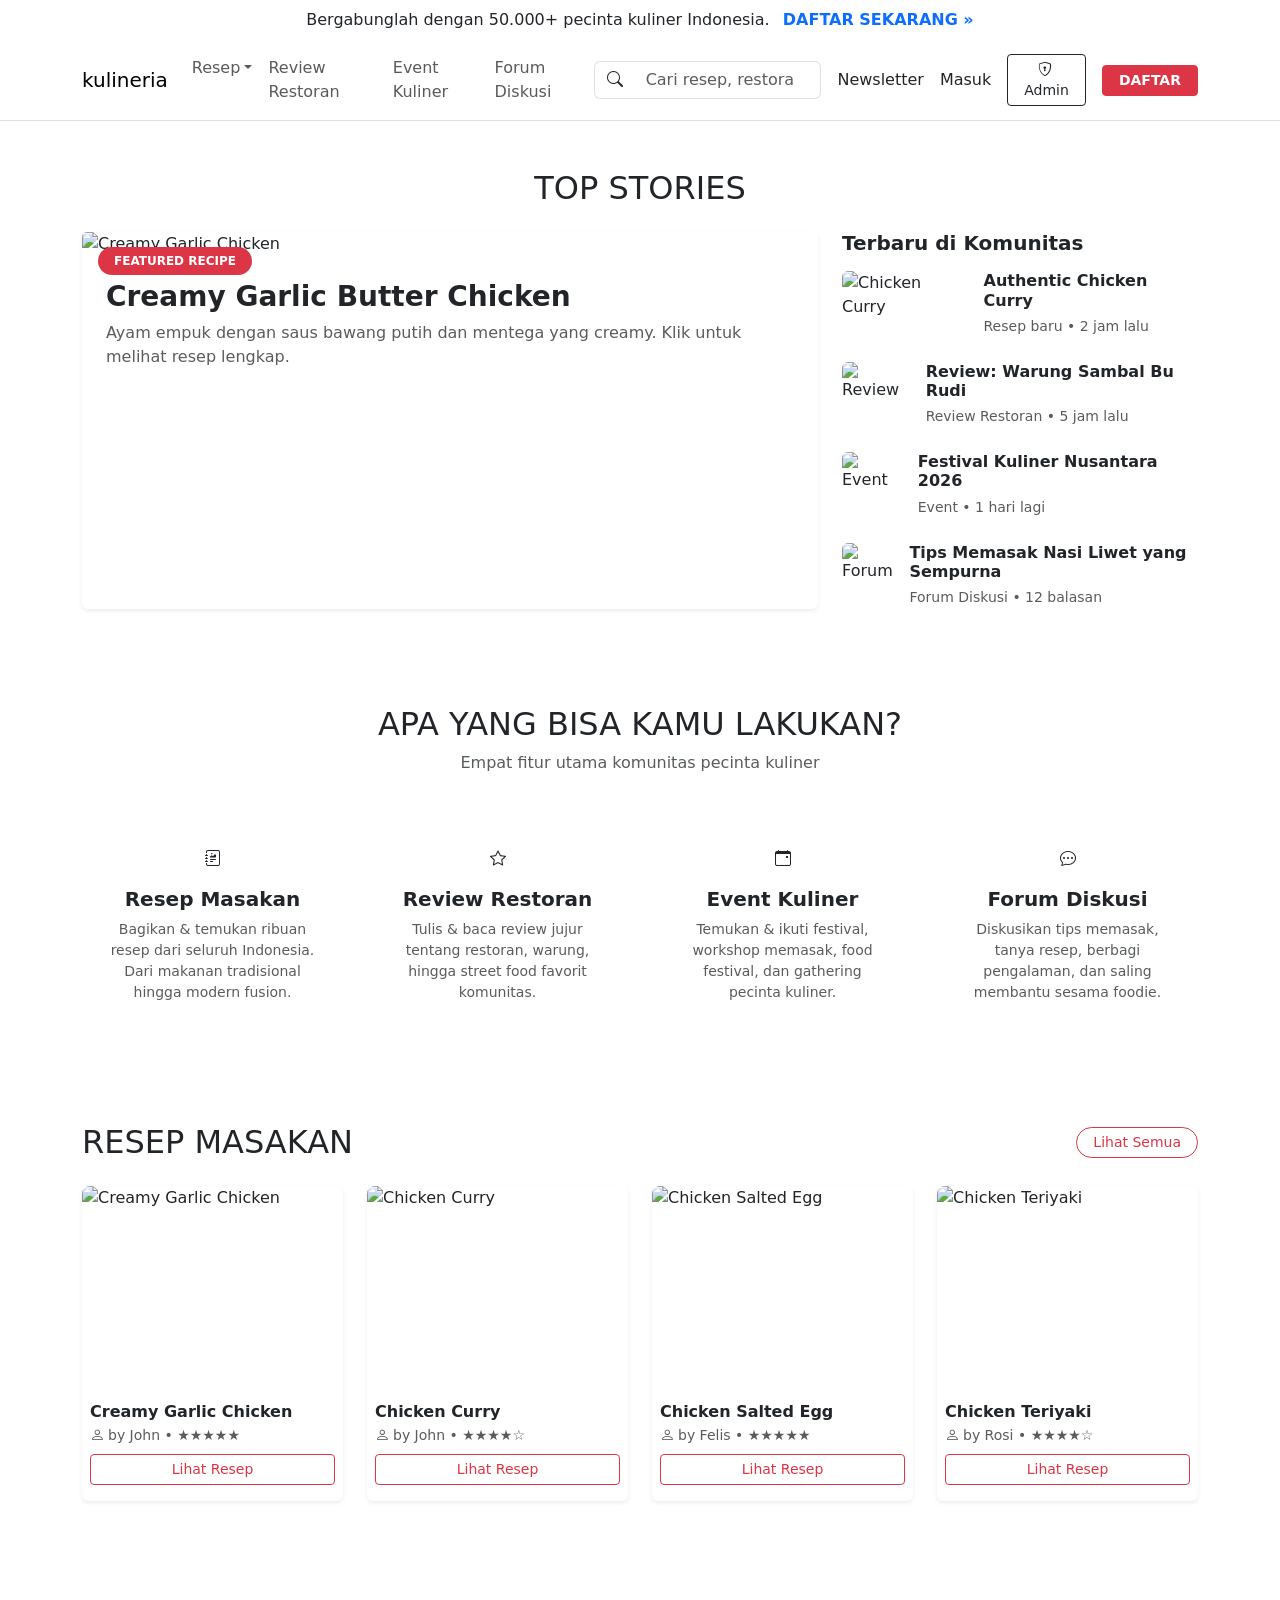
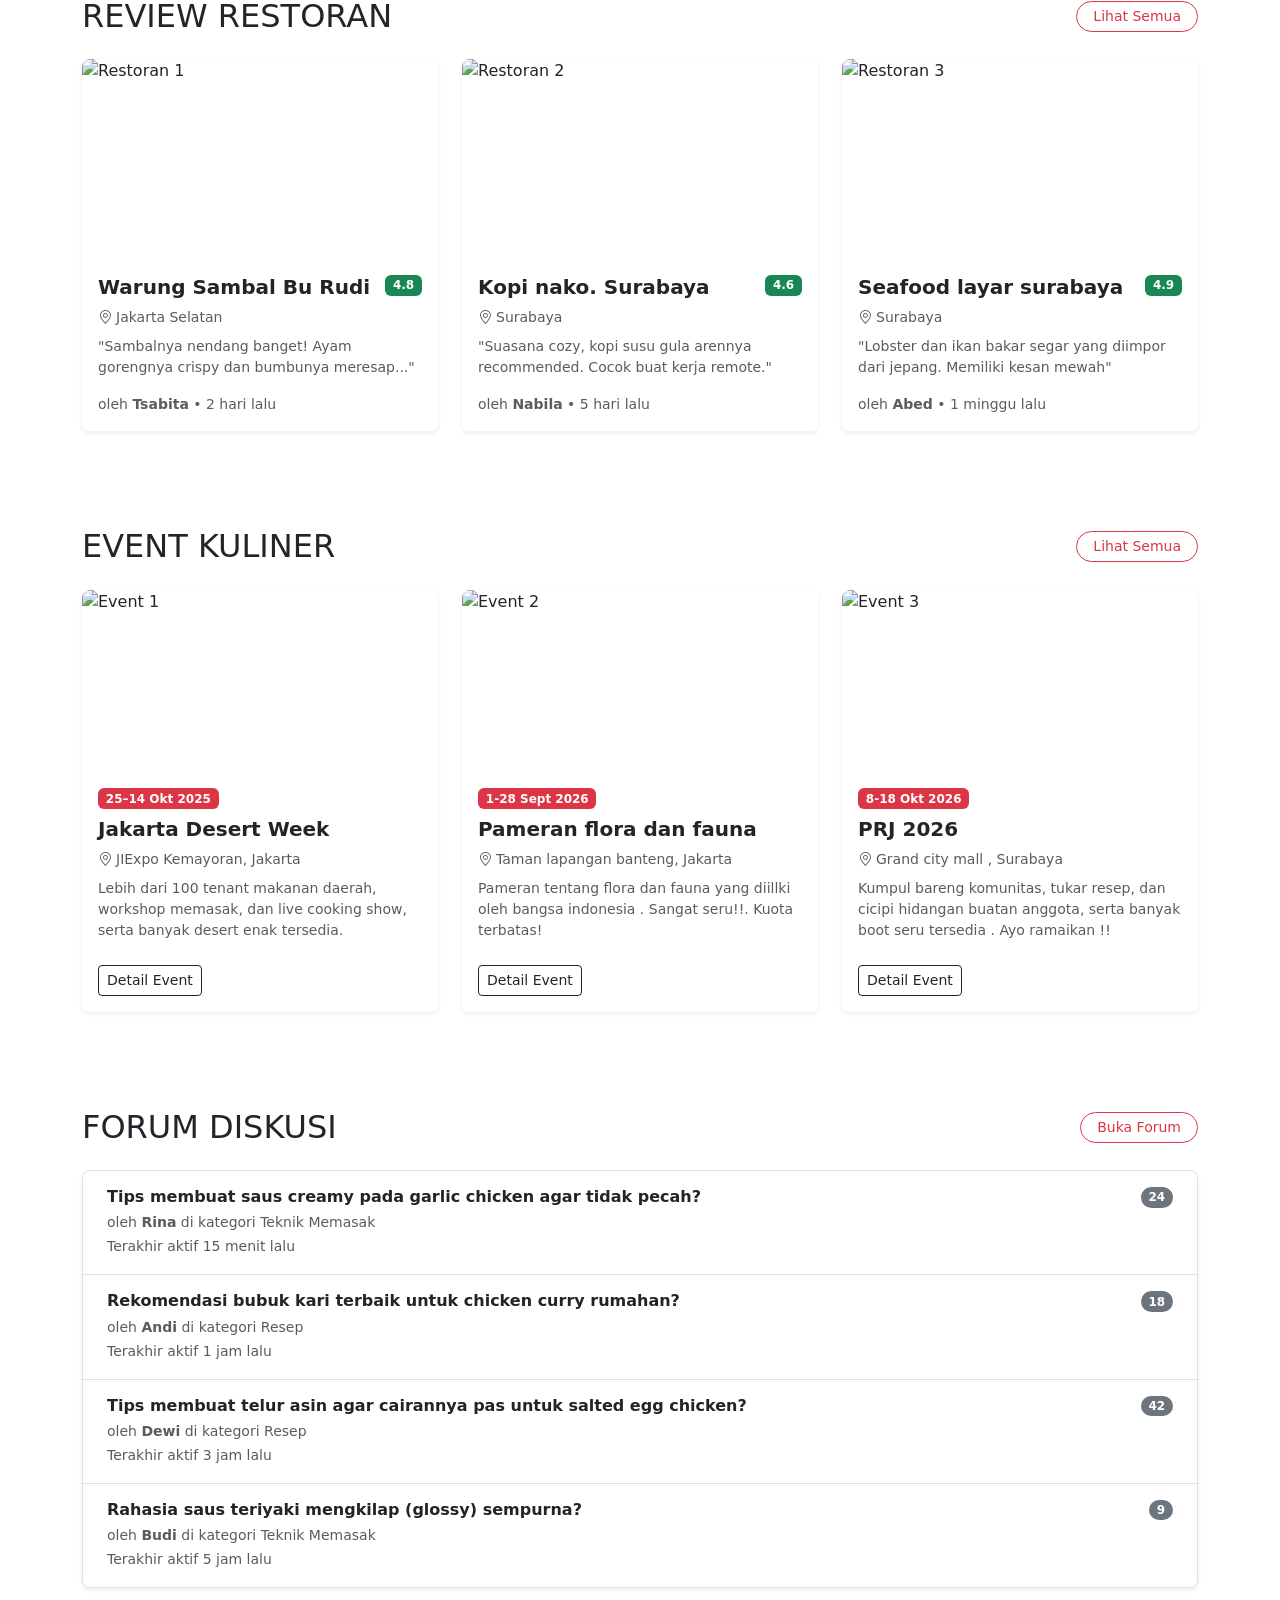
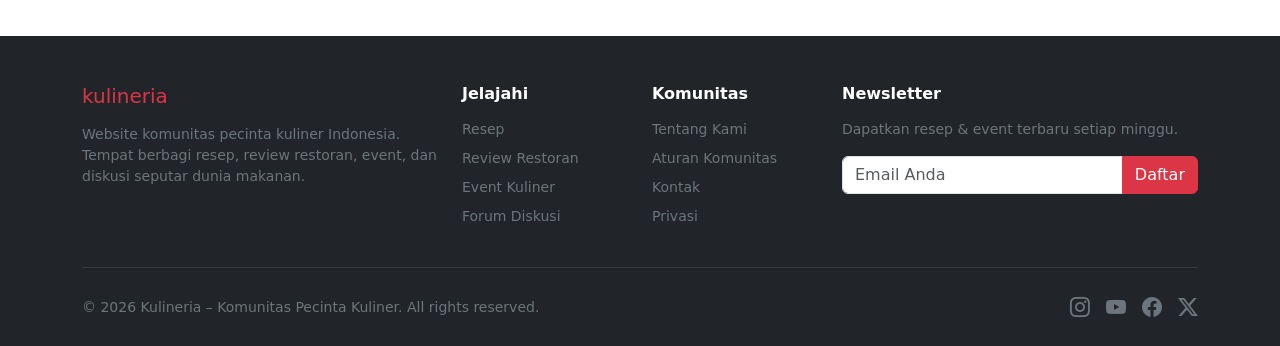
==== index.html @ b3110552 "Add files via upload" ====
<!DOCTYPE html>
<html lang="id">
<head>
  <meta charset="UTF-8">
  <meta name="viewport" content="width=device-width, initial-scale=1.0">
  <title>Kulineria – Komunitas Pecinta Kuliner</title>
  <link href="https://cdn.jsdelivr.net/npm/bootstrap@5.3.3/dist/css/bootstrap.min.css" rel="stylesheet">
  <link href="https://cdn.jsdelivr.net/npm/bootstrap-icons@1.11.3/font/bootstrap-icons.min.css" rel="stylesheet">
  <link href="https://fonts.googleapis.com/css2?family=Playfair+Display:wght@500;700&family=Inter:wght@400;500;600&display=swap" rel="stylesheet">
  <link rel="stylesheet" href="style.css">
  <style>
    
/* Menyamakan ukuran gambar semua kartu resep */
#resep .recipe-card img {
  width: 100%;
  height: 200px;
  object-fit: cover;
  display: block;
}

/* Menyamakan tinggi kartu dan susunan kontennya */
#resep .recipe-card {
  height: 100%;
  display: flex;
  flex-direction: column;
}

/* Membuat isi kartu mengisi ruang yang tersedia */
#resep .recipe-card .card-body {
  flex: 1;
  display: flex;
  flex-direction: column;
}

/* Menjaga tombol resep berada di bagian bawah */
#resep .recipe-card .card-body button {
  margin-top: auto;
}

    .recipe-card {
      cursor: pointer;
      transition: transform 0.2s ease-in-out;
    }
    .recipe-card:hover {
      transform: translateY(-4px);
    }
  </style>
</head>
<body>

  <!-- Top Promo Bar -->
  <div class="promo-bar text-center py-2">
    <span class="me-2">Bergabunglah dengan 50.000+ pecinta kuliner Indonesia.</span>
    <a href="#" class="fw-semibold text-decoration-none">DAFTAR SEKARANG »</a>
  </div>

  <!-- Main Navbar -->
  <nav class="navbar navbar-expand-lg bg-white sticky-top border-bottom">
    <div class="container">
      <a class="navbar-brand brand-logo" href="index.html">kulineria</a>
      
      <button class="navbar-toggler" type="button" data-bs-toggle="collapse" data-bs-target="#mainNav">
        <span class="navbar-toggler-icon"></span>
      </button>

      <div class="collapse navbar-collapse" id="mainNav">
        <ul class="navbar-nav me-auto mb-2 mb-lg-0">
          <li class="nav-item dropdown">
            <a class="nav-link dropdown-toggle" href="#" data-bs-toggle="dropdown">Resep</a>
            <ul class="dropdown-menu">
              <li><a class="dropdown-item" href="#resep">Makanan Utama</a></li>
              <li><a class="dropdown-item" href="#resep">Camilan</a></li>
              <li><a class="dropdown-item" href="#resep">Dessert</a></li>
              <li><a class="dropdown-item" href="#resep">Minuman</a></li>
            </ul>
          </li>
          <li class="nav-item">
            <a class="nav-link" href="#review">Review Restoran</a>
          </li>
          <li class="nav-item">
            <a class="nav-link" href="#event">Event Kuliner</a>
          </li>
          <li class="nav-item">
            <a class="nav-link" href="#forum">Forum Diskusi</a>
          </li>
        </ul>

        <form class="d-flex search-form me-3" role="search">
          <div class="input-group">
            <span class="input-group-text bg-white border-end-0"><i class="bi bi-search"></i></span>
            <input class="form-control border-start-0" type="search" placeholder='Cari resep, restoran, event...' aria-label="Search">
          </div>
        </form>

        <div class="d-flex align-items-center gap-3">
          <a href="#" class="nav-link small d-none d-lg-block">Newsletter</a>
          <a href="#" class="nav-link small d-none d-lg-block">Masuk</a>
          <a href="admin-login.html" class="btn btn-outline-dark btn-sm px-3">
            <i class="bi bi-shield-lock me-1"></i> Admin
          </a>
          <a href="#" class="btn btn-danger btn-sm px-3 fw-semibold">DAFTAR</a>
        </div>
      </div>
    </div>
  </nav>

  <!-- HERO / TOP STORIES -->
  <section class="py-5 bg-cream">
    <div class="container">
      <h2 class="section-title text-center mb-4">TOP STORIES</h2>
      
      <div class="row g-4">
        <div class="col-lg-8">
          <div class="card border-0 shadow-sm featured-card h-100 recipe-card" data-bs-toggle="modal" data-bs-target="#modalCreamyGarlic">
            <div class="position-relative">
              <img src="/image/Creamy-Garlic-Chicken-1.jpg" class="card-img-top featured-img" alt="Creamy Garlic Chicken">
              <span class="badge bg-danger position-absolute top-0 start-0 m-3 px-3 py-2 rounded-pill">FEATURED RECIPE</span>
            </div>
            <div class="card-body p-4">
              <h3 class="card-title fw-bold mb-2">Creamy Garlic Butter Chicken</h3>
              <p class="text-muted mb-0">Ayam empuk dengan saus bawang putih dan mentega yang creamy. Klik untuk melihat resep lengkap.</p>
            </div>
          </div>
        </div>

        <div class="col-lg-4">
          <h5 class="fw-semibold mb-3">Terbaru di Komunitas</h5>
          
          <div class="d-flex gap-3 mb-4 latest-item" style="cursor:pointer;" data-bs-toggle="modal" data-bs-target="#modalChickenCurry">
            <img src="/image/curry - Copy.webp" class="rounded latest-thumb" alt="Chicken Curry">
            <div>
              <h6 class="mb-1 fw-semibold">Authentic Chicken Curry</h6>
              <small class="text-muted">Resep baru • 2 jam lalu</small>
            </div>
          </div>

          <div class="d-flex gap-3 mb-4 latest-item">
            <img src="/image/bu rudy.webp" class="rounded latest-thumb" alt="Review">
            <div>
              <h6 class="mb-1 fw-semibold">Review: Warung Sambal Bu Rudi</h6>
              <small class="text-muted">Review Restoran • 5 jam lalu</small>
            </div>
          </div>

          <div class="d-flex gap-3 mb-4 latest-item">
            <img src="/image/kuliner.jpg" class="rounded latest-thumb" alt="Event">
            <div>
              <h6 class="mb-1 fw-semibold">Festival Kuliner Nusantara 2026</h6>
              <small class="text-muted">Event • 1 hari lagi</small>
            </div>
          </div>

          <div class="d-flex gap-3 latest-item">
            <img src="/image/liwet.webp" class="rounded latest-thumb" alt="Forum">
            <div>
              <h6 class="mb-1 fw-semibold">Tips Memasak Nasi Liwet yang Sempurna</h6>
              <small class="text-muted">Forum Diskusi • 12 balasan</small>
            </div>
          </div>
        </div>
      </div>
    </div>
  </section>

  <!-- 4 FITUR UTAMA USER -->
  <section class="py-5">
    <div class="container">
      <h2 class="section-title text-center mb-2">APA YANG BISA KAMU LAKUKAN?</h2>
      <p class="text-center text-muted mb-5">Empat fitur utama komunitas pecinta kuliner</p>
      
      <div class="row g-4">
        <div class="col-md-6 col-lg-3">
          <div class="card border-0 h-100 text-center feature-card p-4">
            <div class="feature-icon mx-auto mb-3">
              <i class="bi bi-journal-richtext"></i>
            </div>
            <h5 class="fw-bold">Resep Masakan</h5>
            <p class="text-muted small mb-0">Bagikan & temukan ribuan resep dari seluruh Indonesia. Dari makanan tradisional hingga modern fusion.</p>
          </div>
        </div>
        <div class="col-md-6 col-lg-3">
          <div class="card border-0 h-100 text-center feature-card p-4">
            <div class="feature-icon mx-auto mb-3">
              <i class="bi bi-star"></i>
            </div>
            <h5 class="fw-bold">Review Restoran</h5>
            <p class="text-muted small mb-0">Tulis & baca review jujur tentang restoran, warung, hingga street food favorit komunitas.</p>
          </div>
        </div>
        <div class="col-md-6 col-lg-3">
          <div class="card border-0 h-100 text-center feature-card p-4">
            <div class="feature-icon mx-auto mb-3">
              <i class="bi bi-calendar-event"></i>
            </div>
            <h5 class="fw-bold">Event Kuliner</h5>
            <p class="text-muted small mb-0">Temukan & ikuti festival, workshop memasak, food festival, dan gathering pecinta kuliner.</p>
          </div>
        </div>
        <div class="col-md-6 col-lg-3">
          <div class="card border-0 h-100 text-center feature-card p-4">
            <div class="feature-icon mx-auto mb-3">
              <i class="bi bi-chat-dots"></i>
            </div>
            <h5 class="fw-bold">Forum Diskusi</h5>
            <p class="text-muted small mb-0">Diskusikan tips memasak, tanya resep, berbagi pengalaman, dan saling membantu sesama foodie.</p>
          </div>
        </div>
      </div>
    </div>
  </section>

  <!-- RESEP MASAKAN -->
  <section id="resep" class="py-5 bg-cream">
    <div class="container">
      <div class="d-flex justify-content-between align-items-center mb-4">
        <h2 class="section-title mb-0">RESEP MASAKAN</h2>
        <a href="#" class="btn btn-outline-danger btn-sm rounded-pill px-3">Lihat Semua</a>
      </div>

      <div class="row g-4">
        <!-- Card 1: Creamy Garlic Chicken -->
        <div class="col-6 col-md-4 col-lg-3">
          <div class="card border-0 recipe-card shadow-sm h-100" data-bs-toggle="modal" data-bs-target="#modalCreamyGarlic">
            <img src="/image/Creamy-Garlic-Chicken-1.jpg" class="card-img-top rounded-3" alt="Creamy Garlic Chicken">
            <div class="card-body px-2">
              <h6 class="fw-semibold mb-1">Creamy Garlic Chicken</h6>
              <small class="text-muted d-block mb-2"><i class="bi bi-person me-1"></i>by John • ★★★★★</small>
              <button class="btn btn-sm btn-outline-danger w-100">Lihat Resep</button>
            </div>
          </div>
        </div>

        <!-- Card 2: Chicken Curry -->
        <div class="col-6 col-md-4 col-lg-3">
          <div class="card border-0 recipe-card shadow-sm h-100" data-bs-toggle="modal" data-bs-target="#modalChickenCurry">
            <img src="/image/Indian-Curry-Chicken-2.jpg" class="card-img-top rounded-3" alt="Chicken Curry">
            <div class="card-body px-2">
              <h6 class="fw-semibold mb-1">Chicken Curry</h6>
              <small class="text-muted d-block mb-2"><i class="bi bi-person me-1"></i>by John • ★★★★☆</small>
              <button class="btn btn-sm btn-outline-danger w-100">Lihat Resep</button>
            </div>
          </div>
        </div>

        <!-- Card 3: Chicken Salted Egg -->
        <div class="col-6 col-md-4 col-lg-3">
          <div class="card border-0 recipe-card shadow-sm h-100" data-bs-toggle="modal" data-bs-target="#modalSaltedEgg">
            <img src="/image/chicken-salted-egg.jpg" class="card-img-top rounded-3" alt="Chicken Salted Egg">
            <div class="card-body px-2">
              <h6 class="fw-semibold mb-1">Chicken Salted Egg</h6>
              <small class="text-muted d-block mb-2"><i class="bi bi-person me-1"></i>by Felis • ★★★★★</small>
              <button class="btn btn-sm btn-outline-danger w-100">Lihat Resep</button>
            </div>
          </div>
        </div>

        <!-- Card 4: Chicken Teriyaki -->
        <div class="col-6 col-md-4 col-lg-3">
          <div class="card border-0 recipe-card shadow-sm h-100" data-bs-toggle="modal" data-bs-target="#modalTeriyaki">
            <img src="/image/teriyaki-chicken-recipe-1.jpg" class="card-img-top rounded-3" alt="Chicken Teriyaki">
            <div class="card-body px-2">
              <h6 class="fw-semibold mb-1">Chicken Teriyaki</h6>
              <small class="text-muted d-block mb-2"><i class="bi bi-person me-1"></i>by Rosi • ★★★★☆</small>
              <button class="btn btn-sm btn-outline-danger w-100">Lihat Resep</button>
            </div>
          </div>
        </div>
      </div>
    </div>
  </section>

  <!-- MODAL DETAIL RESEP -->

  <!-- 1. Modal Creamy Garlic Chicken -->
  <div class="modal fade" id="modalCreamyGarlic" tabindex="-1" aria-hidden="true">
    <div class="modal-dialog modal-dialog-centered modal-lg">
      <div class="modal-content">
        <div class="modal-header border-0">
          <h5 class="modal-title fw-bold">Creamy Garlic Chicken</h5>
          <button type="button" class="btn-close" data-bs-dismiss="modal" aria-label="Close"></button>
        </div>
        <div class="modal-body">
          <img src="/image/Creamy-Garlic-Chicken-1.jpg" class="img-fluid rounded mb-3 w-100" style="max-height: 300px; object-fit: cover;" alt="Creamy Garlic Chicken">
          <p class="text-muted small mb-3"><i class="bi bi-person me-1"></i>Resep oleh <strong>John</strong> • Waktu Masak: 25 Menit • 2-3 Porsi</p>
          
          <h6 class="fw-bold">Bahan-bahan:</h6>
          <ul class="small">
            <li>500g dada ayam, potong dadu</li>
            <li>4 siung bawang putih, cincang halus</li>
            <li>200ml heavy cream / cooking cream</li>
            <li>2 sdm butter (mentega)</li>
            <li>50g keju parmesan parut</li>
            <li>Garam, lada hitam, dan oregano secukupnya</li>
          </ul>

          <h6 class="fw-bold mt-3">Langkah Pembuatan:</h6>
          <ol class="small">
            <li>Bumbui dada ayam dengan garam, lada, dan sedikit oregano.</li>
            <li>Panaskan 1 sdm butter di wajan, tumis ayam hingga matang dan kecokelatan. Angkat dan sisihkan.</li>
            <li>Di wajan yang sama, lelehkan sisa butter dan tumis bawang putih hingga harum.</li>
            <li>Tuangkan heavy cream, aduk rata dan biarkan mendidih perlahan dengan api kecil.</li>
            <li>Masukkan keju parmesan, aduk hingga saus mengental.</li>
            <li>Masukkan kembali ayam ke dalam saus creamy, aduk rata, lalu sajikan hangat.</li>
          </ol>
        </div>
        <div class="modal-footer border-0">
          <button type="button" class="btn btn-secondary btn-sm" data-bs-dismiss="modal">Tutup</button>
        </div>
      </div>
    </div>
  </div>

  <!-- 2. Modal Chicken Curry -->
  <div class="modal fade" id="modalChickenCurry" tabindex="-1" aria-hidden="true">
    <div class="modal-dialog modal-dialog-centered modal-lg">
      <div class="modal-content">
        <div class="modal-header border-0">
          <h5 class="modal-title fw-bold">Chicken Curry</h5>
          <button type="button" class="btn-close" data-bs-dismiss="modal" aria-label="Close"></button>
        </div>
        <div class="modal-body">
          <img src="/image/Indian-Curry-Chicken-2.jpg" class="img-fluid rounded mb-3 w-100" style="max-height: 300px; object-fit: cover;" alt="Chicken Curry">
          <p class="text-muted small mb-3"><i class="bi bi-person me-1"></i>Resep oleh <strong>John</strong> • Waktu Masak: 40 Menit • 4 Porsi</p>
          
          <h6 class="fw-bold">Bahan-bahan:</h6>
          <ul class="small">
            <li>500g paha ayam filet, potong sesuai selera</li>
            <li>2 buah kentang & 1 buah wortel, potong dadu</li>
            <li>1 buah bawang bombay, potong kasar</li>
            <li>2 sdm bubuk kari instan</li>
            <li>400ml santan sedang atau susu cair</li>
            <li>Garam, gula, dan penyedap rasa secukupnya</li>
          </ul>

          <h6 class="fw-bold mt-3">Langkah Pembuatan:</h6>
          <ol class="small">
            <li>Tumis bawang bombay hingga harum dan layu.</li>
            <li>Masukkan potongan ayam, masak hingga berubah warna.</li>
            <li>Tambahkan bubuk kari, aduk hingga merata dengan ayam.</li>
            <li>Tuang santan/susu, lalu masukkan kentang dan wortel.</li>
            <li>Masak dengan api kecil hingga sayuran empuk dan kuah mengental. Bumbui dengan garam dan gula. Sajikan.</li>
          </ol>
        </div>
        <div class="modal-footer border-0">
          <button type="button" class="btn btn-secondary btn-sm" data-bs-dismiss="modal">Tutup</button>
        </div>
      </div>
    </div>
  </div>

  <!-- 3. Modal Chicken Salted Egg -->
  <div class="modal fade" id="modalSaltedEgg" tabindex="-1" aria-hidden="true">
    <div class="modal-dialog modal-dialog-centered modal-lg">
      <div class="modal-content">
        <div class="modal-header border-0">
          <h5 class="modal-title fw-bold">Chicken Salted Egg</h5>
          <button type="button" class="btn-close" data-bs-dismiss="modal" aria-label="Close"></button>
        </div>
        <div class="modal-body">
          <img src="/image/chicken-salted-egg.jpg" class="img-fluid rounded mb-3 w-100" style="max-height: 300px; object-fit: cover;" alt="Chicken Salted Egg">
          <p class="text-muted small mb-3"><i class="bi bi-person me-1"></i>Resep oleh <strong>Felis</strong> • Waktu Masak: 30 Menit • 3 Porsi</p>
          
          <h6 class="fw-bold">Bahan-bahan:</h6>
          <ul class="small">
            <li>400g dada ayam crispy (dibalur tepung maizena dan digoreng)</li>
            <li>3 kuning telur asin rebus, haluskan dengan sedikit air hangat</li>
            <li>3 siung bawang putih, cincang</li>
            <li>2 tangkai daun kari (salam koja)</li>
            <li>2 buah cabai rawit merah, iris halus</li>
            <li>2 sdm mentega dan 100ml susu evaporated</li>
          </ul>

          <h6 class="fw-bold mt-3">Langkah Pembuatan:</h6>
          <ol class="small">
            <li>Goreng ayam bertepung hingga renyah dan matang, tiriskan.</li>
            <li>Panaskan mentega, tumis bawang putih, cabai rawit, dan daun kari hingga harum.</li>
            <li>Masukkan kuning telur asin yang sudah dihaluskan, aduk hingga berbusa.</li>
            <li>Tuangkan susu evaporated, aduk rata hingga saus halus dan meletup-letup.</li>
            <li>Masukkan ayam crispy, aduk cepat hingga seluruh permukaan ayam terbalur saus salted egg. Sajikan.</li>
          </ol>
        </div>
        <div class="modal-footer border-0">
          <button type="button" class="btn btn-secondary btn-sm" data-bs-dismiss="modal">Tutup</button>
        </div>
      </div>
    </div>
  </div>

  <!-- 4. Modal Chicken Teriyaki -->
  <div class="modal fade" id="modalTeriyaki" tabindex="-1" aria-hidden="true">
    <div class="modal-dialog modal-dialog-centered modal-lg">
      <div class="modal-content">
        <div class="modal-header border-0">
          <h5 class="modal-title fw-bold">Chicken Teriyaki</h5>
          <button type="button" class="btn-close" data-bs-dismiss="modal" aria-label="Close"></button>
        </div>
        <div class="modal-body">
          <img src="/image/teriyaki-chicken-recipe-1.jpg" class="img-fluid rounded mb-3 w-100" style="max-height: 300px; object-fit: cover;" alt="Chicken Teriyaki">
          <p class="text-muted small mb-3"><i class="bi bi-person me-1"></i>Resep oleh <strong>Rosi</strong> • Waktu Masak: 20 Menit • 2 Porsi</p>
          
          <h6 class="fw-bold">Bahan-bahan:</h6>
          <ul class="small">
            <li>400g paha ayam potong strip</li>
            <li>3 sdm kecap manis & 2 sdm kecap asin</li>
            <li>1 sdm saus tiram & 1 sdm minyak wijen</li>
            <li>1 sdm madu / gula pasir</li>
            <li>1/2 buah bawang bombay, iris memanjang</li>
            <li>Wijen sangrai untuk taburan</li>
          </ul>

          <h6 class="fw-bold mt-3">Langkah Pembuatan:</h6>
          <ol class="small">
            <li>Marinasi ayam dengan kecap asin, saus tiram, dan minyak wijen selama 15 menit.</li>
            <li>Panaskan sedikit minyak, tumis ayam hingga berubah warna dan matang.</li>
            <li>Masukkan kecap manis, madu, dan bawang bombay. Aduk rata hingga saus karamel mengental dan meresap ke dalam ayam.</li>
            <li>Angkat, tata di atas piring, lalu taburi dengan wijen sangrai.</li>
          </ol>
        </div>
        <div class="modal-footer border-0">
          <button type="button" class="btn btn-secondary btn-sm" data-bs-dismiss="modal">Tutup</button>
        </div>
      </div>
    </div>
  </div>

  <!-- REVIEW RESTORAN -->
  <section id="review" class="py-5">
    <div class="container">
      <div class="d-flex justify-content-between align-items-center mb-4">
        <h2 class="section-title mb-0">REVIEW RESTORAN</h2>
        <a href="#" class="btn btn-outline-danger btn-sm rounded-pill px-3">Lihat Semua</a>
      </div>

      <div class="row g-4">
        <div class="col-md-4">
          <div class="card border-0 h-100 story-card shadow-sm">
            <img src="/image/bu rudy.webp" class="card-img-top rounded-top-3" alt="Restoran 1" style="height:200px;object-fit:cover;">
            <div class="card-body">
              <div class="d-flex justify-content-between align-items-start mb-2">
                <h5 class="fw-bold mb-0">Warung Sambal Bu Rudi</h5>
                <span class="badge bg-success">4.8</span>
              </div>
              <p class="text-muted small mb-2"><i class="bi bi-geo-alt me-1"></i>Jakarta Selatan</p>
              <p class="small text-muted mb-0">"Sambalnya nendang banget! Ayam gorengnya crispy dan bumbunya meresap..."</p>
              <div class="mt-3 small text-muted">oleh <strong>Tsabita</strong> • 2 hari lalu</div>
            </div>
          </div>
        </div>
        <div class="col-md-4">
          <div class="card border-0 h-100 story-card shadow-sm">
            <img src="/image/Franchise-Kopi-Nako-1024x682.jpg" class="card-img-top rounded-top-3" alt="Restoran 2" style="height:200px;object-fit:cover;">
            <div class="card-body">
              <div class="d-flex justify-content-between align-items-start mb-2">
                <h5 class="fw-bold mb-0">Kopi nako. Surabaya</h5>
                <span class="badge bg-success">4.6</span>
              </div>
              <p class="text-muted small mb-2"><i class="bi bi-geo-alt me-1"></i>Surabaya</p>
              <p class="small text-muted mb-0">"Suasana cozy, kopi susu gula arennya recommended. Cocok buat kerja remote."</p>
              <div class="mt-3 small text-muted">oleh <strong>Nabila</strong> • 5 hari lalu</div>
            </div>
          </div>
        </div>
        <div class="col-md-4">
          <div class="card border-0 h-100 story-card shadow-sm">
            <img src="/image/Restoran-Layar-Seafood-Surabaya-Kulampah-1024x768.webp" class="card-img-top rounded-top-3" alt="Restoran 3" style="height:200px;object-fit:cover;">
            <div class="card-body">
              <div class="d-flex justify-content-between align-items-start mb-2">
                <h5 class="fw-bold mb-0">Seafood layar surabaya</h5>
                <span class="badge bg-success">4.9</span>
              </div>
              <p class="text-muted small mb-2"><i class="bi bi-geo-alt me-1"></i>Surabaya</p>
              <p class="small text-muted mb-0">"Lobster dan ikan bakar segar yang diimpor dari jepang. Memiliki kesan mewah"</p>
              <div class="mt-3 small text-muted">oleh <strong>Abed</strong> • 1 minggu lalu</div>
            </div>
          </div>
        </div>
      </div>
    </div>
  </section>

  <!-- EVENT KULINER -->
  <section id="event" class="py-5 bg-cream">
    <div class="container">
      <div class="d-flex justify-content-between align-items-center mb-4">
        <h2 class="section-title mb-0">EVENT KULINER</h2>
        <a href="#" class="btn btn-outline-danger btn-sm rounded-pill px-3">Lihat Semua</a>
      </div>

      <div class="row g-4">
        <div class="col-md-4">
          <div class="card border-0 h-100 story-card shadow-sm">
            <img src="/image/jakarta.webp" class="card-img-top rounded-top-3" alt="Event 1" style="height:180px;object-fit:cover;">
            <div class="card-body">
              <span class="badge bg-danger mb-2">25–14 Okt 2025</span>
              <h5 class="fw-bold">Jakarta Desert Week</h5>
              <p class="text-muted small mb-2"><i class="bi bi-geo-alt me-1"></i>JIExpo Kemayoran, Jakarta</p>
              <p class="small text-muted">Lebih dari 100 tenant makanan daerah, workshop memasak, dan live cooking show, serta banyak desert enak tersedia.</p>
              <a href="#" class="btn btn-sm btn-outline-dark mt-2">Detail Event</a>
            </div>
          </div>
        </div>
        <div class="col-md-4">
          <div class="card border-0 h-100 story-card shadow-sm">
            <img src="/image/flona-05.jpg" class="card-img-top rounded-top-3" alt="Event 2" style="height:180px;object-fit:cover;">
            <div class="card-body">
              <span class="badge bg-danger mb-2">1-28 Sept 2026</span>
              <h5 class="fw-bold">Pameran flora dan fauna</h5>
              <p class="text-muted small mb-2"><i class="bi bi-geo-alt me-1"></i>Taman lapangan banteng, Jakarta</p>
              <p class="small text-muted">Pameran tentang flora dan fauna yang diillki oleh bangsa indonesia . Sangat seru!!. Kuota terbatas!</p>
              <a href="#" class="btn btn-sm btn-outline-dark mt-2">Detail Event</a>
            </div>
          </div>
        </div>
        <div class="col-md-4">
          <div class="card border-0 h-100 story-card shadow-sm">
            <img src="/image/prj.webp" class="card-img-top rounded-top-3" alt="Event 3" style="height:180px;object-fit:cover;">
            <div class="card-body">
              <span class="badge bg-danger mb-2">8-18 Okt 2026</span>
              <h5 class="fw-bold">PRJ 2026</h5>
              <p class="text-muted small mb-2"><i class="bi bi-geo-alt me-1"></i>Grand city mall , Surabaya</p>
              <p class="small text-muted">Kumpul bareng komunitas, tukar resep, dan cicipi hidangan buatan anggota, serta banyak boot seru tersedia . Ayo ramaikan !!</p>
              <a href="#" class="btn btn-sm btn-outline-dark mt-2">Detail Event</a>
            </div>
          </div>
        </div>
      </div>
    </div>
  </section>

  <!-- FORUM DISKUSI -->
  <section id="forum" class="py-5">
    <div class="container">
      <div class="d-flex justify-content-between align-items-center mb-4">
        <h2 class="section-title mb-0">FORUM DISKUSI</h2>
        <a href="#" class="btn btn-outline-danger btn-sm rounded-pill px-3">Buka Forum</a>
      </div>

      <div class="list-group list-group-flush border rounded-3 overflow-hidden shadow-sm">
        <a href="#" class="list-group-item list-group-item-action py-3 px-4">
          <div class="d-flex w-100 justify-content-between align-items-start">
            <div>
              <h6 class="mb-1 fw-semibold">Tips membuat saus creamy pada garlic chicken agar tidak pecah?</h6>
              <small class="text-muted">oleh <strong>Rina</strong> di kategori Teknik Memasak</small>
            </div>
            <span class="badge bg-secondary rounded-pill">24</span>
          </div>
          <small class="text-muted">Terakhir aktif 15 menit lalu</small>
        </a>
        <a href="#" class="list-group-item list-group-item-action py-3 px-4">
          <div class="d-flex w-100 justify-content-between align-items-start">
            <div>
              <h6 class="mb-1 fw-semibold">Rekomendasi bubuk kari terbaik untuk chicken curry rumahan?</h6>
              <small class="text-muted">oleh <strong>Andi</strong> di kategori Resep</small>
            </div>
            <span class="badge bg-secondary rounded-pill">18</span>
          </div>
          <small class="text-muted">Terakhir aktif 1 jam lalu</small>
        </a>
        <a href="#" class="list-group-item list-group-item-action py-3 px-4">
          <div class="d-flex w-100 justify-content-between align-items-start">
            <div>
              <h6 class="mb-1 fw-semibold">Tips membuat telur asin agar cairannya pas untuk salted egg chicken?</h6>
              <small class="text-muted">oleh <strong>Dewi</strong> di kategori Resep</small>
            </div>
            <span class="badge bg-secondary rounded-pill">42</span>
          </div>
          <small class="text-muted">Terakhir aktif 3 jam lalu</small>
        </a>
        <a href="#" class="list-group-item list-group-item-action py-3 px-4">
          <div class="d-flex w-100 justify-content-between align-items-start">
            <div>
              <h6 class="mb-1 fw-semibold">Rahasia saus teriyaki mengkilap (glossy) sempurna?</h6>
              <small class="text-muted">oleh <strong>Budi</strong> di kategori Teknik Memasak</small>
            </div>
            <span class="badge bg-secondary rounded-pill">9</span>
          </div>
          <small class="text-muted">Terakhir aktif 5 jam lalu</small>
        </a>
      </div>
    </div>
  </section>

  <!-- Footer -->
  <footer class="bg-dark text-white pt-5 pb-4">
    <div class="container">
      <div class="row g-4">
        <div class="col-md-4">
          <h5 class="brand-logo text-danger mb-3">kulineria</h5>
          <p class="small text-secondary">Website komunitas pecinta kuliner Indonesia. Tempat berbagi resep, review restoran, event, dan diskusi seputar dunia makanan.</p>
        </div>
        <div class="col-6 col-md-2">
          <h6 class="fw-semibold mb-3">Jelajahi</h6>
          <ul class="list-unstyled small">
            <li class="mb-2"><a href="#resep" class="text-secondary text-decoration-none">Resep</a></li>
            <li class="mb-2"><a href="#review" class="text-secondary text-decoration-none">Review Restoran</a></li>
            <li class="mb-2"><a href="#event" class="text-secondary text-decoration-none">Event Kuliner</a></li>
            <li class="mb-2"><a href="#forum" class="text-secondary text-decoration-none">Forum Diskusi</a></li>
          </ul>
        </div>
        <div class="col-6 col-md-2">
          <h6 class="fw-semibold mb-3">Komunitas</h6>
          <ul class="list-unstyled small">
            <li class="mb-2"><a href="#" class="text-secondary text-decoration-none">Tentang Kami</a></li>
            <li class="mb-2"><a href="#" class="text-secondary text-decoration-none">Aturan Komunitas</a></li>
            <li class="mb-2"><a href="#" class="text-secondary text-decoration-none">Kontak</a></li>
            <li class="mb-2"><a href="#" class="text-secondary text-decoration-none">Privasi</a></li>
          </ul>
        </div>
        <div class="col-md-4">
          <h6 class="fw-semibold mb-3">Newsletter</h6>
          <p class="small text-secondary">Dapatkan resep & event terbaru setiap minggu.</p>
          <div class="input-group">
            <input type="email" class="form-control" placeholder="Email Anda">
            <button class="btn btn-danger" type="button">Daftar</button>
          </div>
        </div>
      </div>
      <hr class="my-4 border-secondary">
      <div class="d-flex flex-column flex-md-row justify-content-between align-items-center small text-secondary">
        <p class="mb-2 mb-md-0">© 2026 Kulineria – Komunitas Pecinta Kuliner. All rights reserved.</p>
        <div class="d-flex gap-3">
          <a href="#" class="text-secondary"><i class="bi bi-instagram fs-5"></i></a>
          <a href="#" class="text-secondary"><i class="bi bi-youtube fs-5"></i></a>
          <a href="#" class="text-secondary"><i class="bi bi-facebook fs-5"></i></a>
          <a href="#" class="text-secondary"><i class="bi bi-twitter-x fs-5"></i></a>
        </div>
      </div>
    </div>
  </footer>

  <script src="https://cdn.jsdelivr.net/npm/bootstrap@5.3.3/dist/js/bootstrap.bundle.min.js"></script>
</body>
</html>
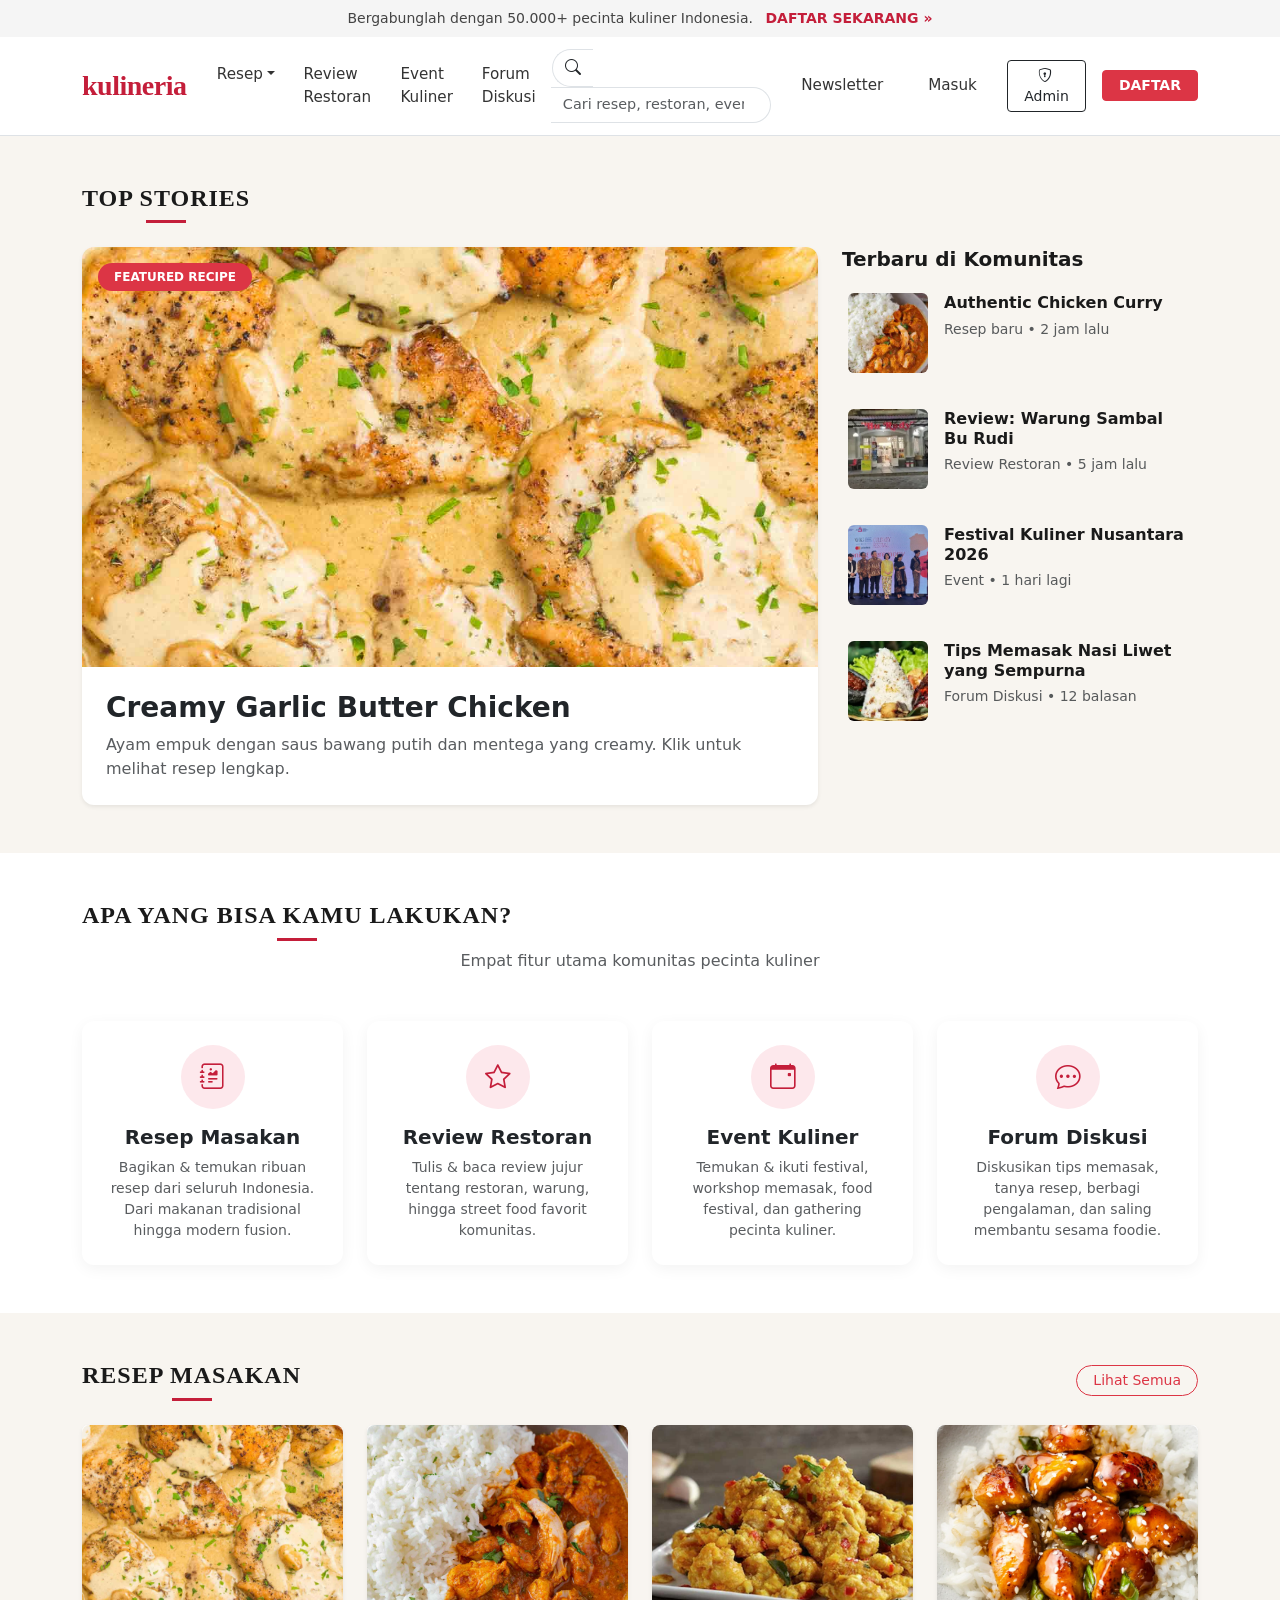
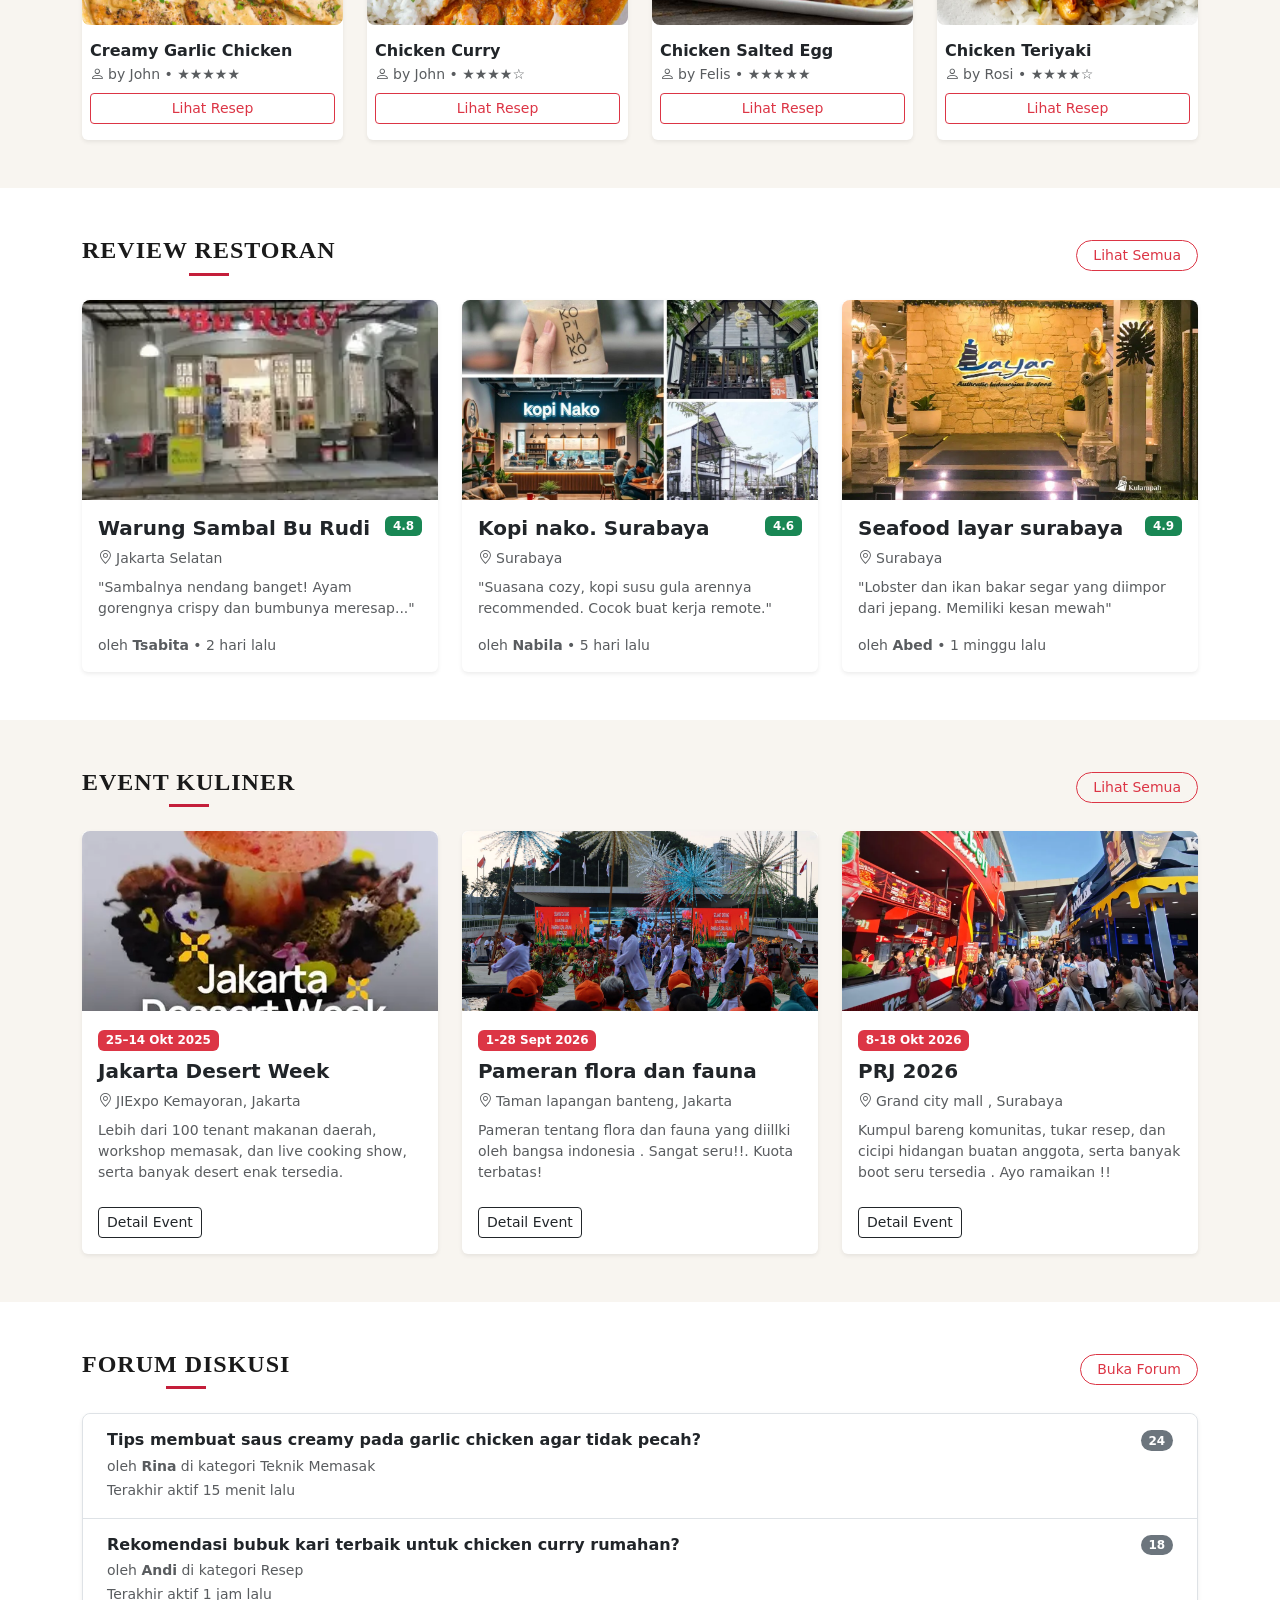
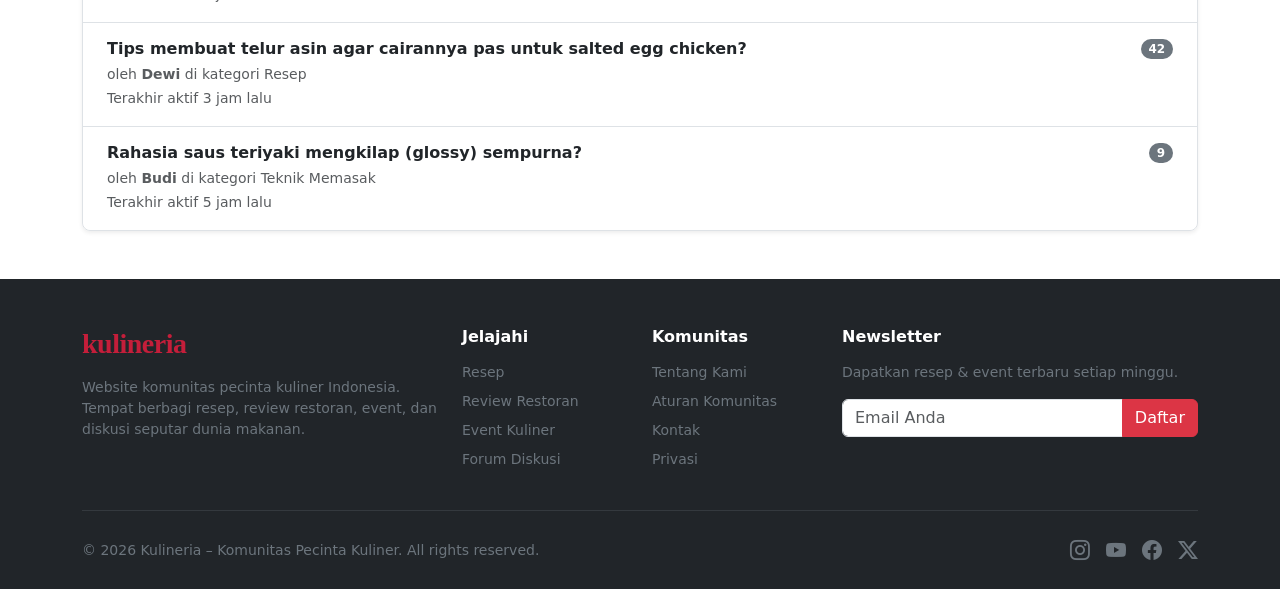
==== commit 11e5e6c6: "Update index.html" ====
--- a/index.html
+++ b/index.html
@@ -113,7 +113,7 @@
         <div class="col-lg-8">
           <div class="card border-0 shadow-sm featured-card h-100 recipe-card" data-bs-toggle="modal" data-bs-target="#modalCreamyGarlic">
             <div class="position-relative">
-              <img src="/image/Creamy-Garlic-Chicken-1.jpg" class="card-img-top featured-img" alt="Creamy Garlic Chicken">
+              <img src="image/Creamy-Garlic-Chicken-1.jpg" class="card-img-top featured-img" alt="Creamy Garlic Chicken">
               <span class="badge bg-danger position-absolute top-0 start-0 m-3 px-3 py-2 rounded-pill">FEATURED RECIPE</span>
             </div>
             <div class="card-body p-4">
@@ -630,4 +630,4 @@
 
   <script src="https://cdn.jsdelivr.net/npm/bootstrap@5.3.3/dist/js/bootstrap.bundle.min.js"></script>
 </body>
-</html>+</html>
--- a/style.css
+++ b/style.css
@@ -0,0 +1,248 @@
+/* ===== Base & Typography ===== */
+:root {
+  --brand-red: #c41e3a;
+  --cream: #f8f5f0;
+  --text-dark: #1a1a1a;
+}
+
+body {
+  font-family: 'Inter', system-ui, -apple-system, sans-serif;
+  color: var(--text-dark);
+  background-color: #fff;
+}
+
+.brand-logo {
+  font-family: 'Playfair Display', Georgia, serif;
+  font-weight: 700;
+  font-size: 1.75rem;
+  color: var(--brand-red) !important;
+  letter-spacing: -0.5px;
+}
+
+.section-title {
+  font-family: 'Playfair Display', Georgia, serif;
+  font-weight: 700;
+  font-size: 1.5rem;
+  letter-spacing: 1px;
+  text-transform: uppercase;
+  position: relative;
+  display: inline-block;
+}
+
+.section-title::after {
+  content: '';
+  display: block;
+  width: 40px;
+  height: 3px;
+  background: var(--brand-red);
+  margin: 8px auto 0;
+}
+
+/* ===== Promo Bar ===== */
+.promo-bar {
+  background: #f5f5f5;
+  font-size: 0.875rem;
+  color: #444;
+}
+
+.promo-bar a {
+  color: var(--brand-red);
+}
+
+/* ===== Navbar ===== */
+.navbar {
+  padding-top: 0.75rem;
+  padding-bottom: 0.75rem;
+}
+
+.navbar .nav-link {
+  font-weight: 500;
+  font-size: 0.95rem;
+  color: #333;
+  padding: 0.5rem 0.9rem !important;
+}
+
+.navbar .nav-link:hover {
+  color: var(--brand-red);
+}
+
+.search-form .form-control {
+  border-radius: 0 50px 50px 0;
+  min-width: 220px;
+  font-size: 0.9rem;
+}
+
+.search-form .input-group-text {
+  border-radius: 50px 0 0 50px;
+  border-right: 0;
+}
+
+.search-form .form-control:focus {
+  box-shadow: none;
+  border-color: #ced4da;
+}
+
+/* ===== Backgrounds ===== */
+.bg-cream {
+  background-color: var(--cream);
+}
+
+/* ===== Cards & Images ===== */
+.featured-img {
+  height: 420px;
+  object-fit: cover;
+}
+
+.featured-card {
+  overflow: hidden;
+  border-radius: 12px;
+  transition: transform 0.25s ease, box-shadow 0.25s ease;
+}
+
+.featured-card:hover {
+  transform: translateY(-4px);
+  box-shadow: 0 12px 30px rgba(0,0,0,0.12) !important;
+}
+
+.latest-thumb {
+  width: 80px;
+  height: 80px;
+  object-fit: cover;
+  flex-shrink: 0;
+}
+
+.latest-item {
+  transition: background 0.2s;
+  padding: 6px;
+  border-radius: 8px;
+  cursor: pointer;
+}
+
+.latest-item:hover {
+  background: #f0ebe3;
+}
+
+.story-card img,
+.recipe-card img,
+.diet-card img,
+.tip-card img,
+.seasonal-item img {
+  transition: transform 0.35s ease;
+}
+
+.story-card:hover img,
+.recipe-card:hover img,
+.diet-card:hover img,
+.tip-card:hover img,
+.seasonal-item:hover img {
+  transform: scale(1.04);
+}
+
+.story-card,
+.recipe-card,
+.diet-card,
+.tip-card {
+  cursor: pointer;
+}
+
+.seasonal-item img {
+  width: 100%;
+  height: 120px;
+  object-fit: cover;
+}
+
+.seasonal-item {
+  cursor: pointer;
+}
+
+/* ===== Filter Pills ===== */
+.filter-pills .btn {
+  font-size: 0.85rem;
+  font-weight: 500;
+}
+
+/* ===== Admin Login Page ===== */
+.login-wrapper {
+  min-height: 100vh;
+  background: linear-gradient(135deg, #f8f5f0 0%, #e8e0d5 100%);
+  display: flex;
+  align-items: center;
+  justify-content: center;
+}
+
+.login-card {
+  max-width: 420px;
+  width: 100%;
+  border: none;
+  border-radius: 16px;
+  box-shadow: 0 20px 50px rgba(0,0,0,0.1);
+}
+
+.login-card .card-body {
+  padding: 2.5rem;
+}
+
+.login-icon {
+  width: 64px;
+  height: 64px;
+  background: var(--brand-red);
+  color: white;
+  border-radius: 50%;
+  display: flex;
+  align-items: center;
+  justify-content: center;
+  font-size: 1.75rem;
+  margin: 0 auto 1.5rem;
+}
+
+/* ===== Feature Cards (4 fitur utama) ===== */
+.feature-card {
+  background: #fff;
+  border-radius: 12px;
+  transition: transform 0.25s ease, box-shadow 0.25s ease;
+  box-shadow: 0 4px 15px rgba(0,0,0,0.05);
+}
+
+.feature-card:hover {
+  transform: translateY(-6px);
+  box-shadow: 0 12px 30px rgba(0,0,0,0.1);
+}
+
+.feature-icon {
+  width: 64px;
+  height: 64px;
+  background: #fde8ec;
+  color: var(--brand-red);
+  border-radius: 50%;
+  display: flex;
+  align-items: center;
+  justify-content: center;
+  font-size: 1.6rem;
+}
+
+/* ===== Footer ===== */
+footer a:hover {
+  color: #fff !important;
+}
+
+/* ===== Responsive ===== */
+@media (max-width: 991.98px) {
+  .search-form {
+    margin: 1rem 0;
+  }
+  .search-form .form-control {
+    min-width: 100%;
+  }
+  .featured-img {
+    height: 280px;
+  }
+}
+
+@media (max-width: 575.98px) {
+  .section-title {
+    font-size: 1.25rem;
+  }
+  .featured-img {
+    height: 220px;
+  }
+}
